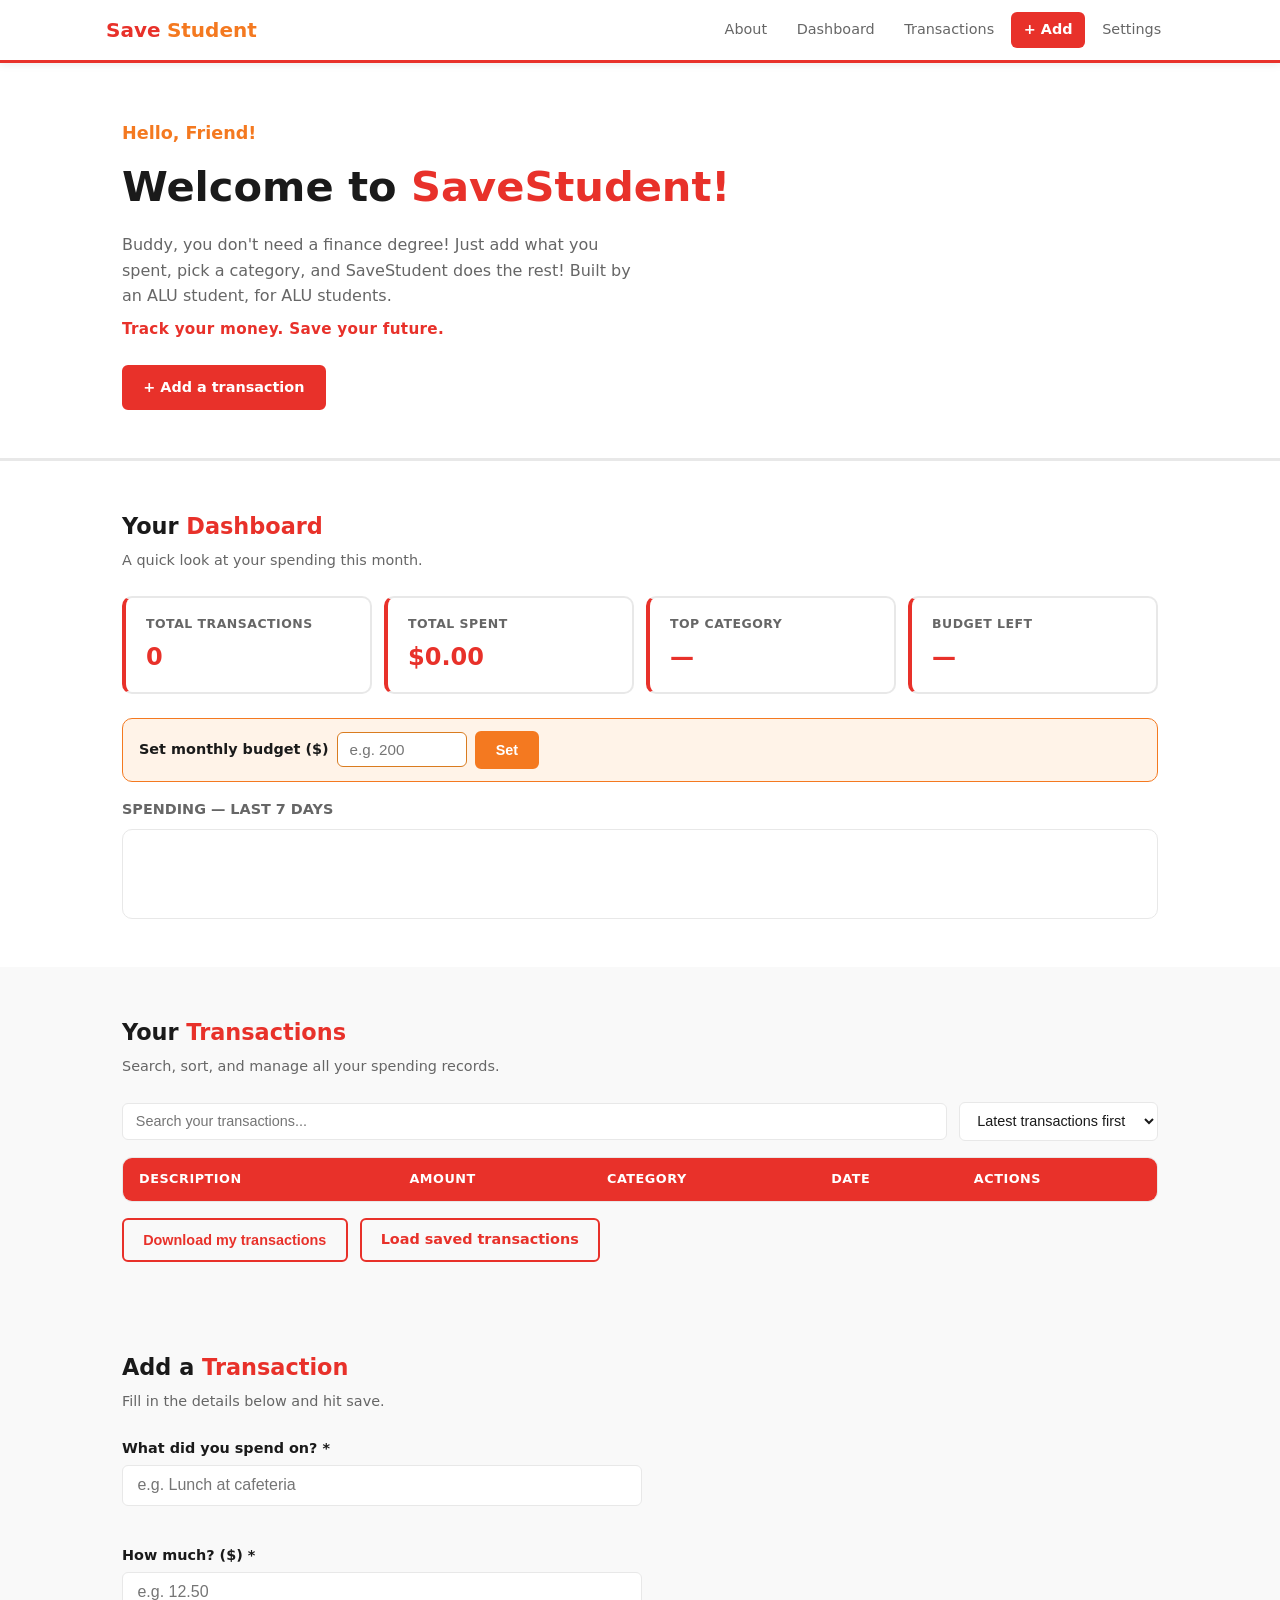
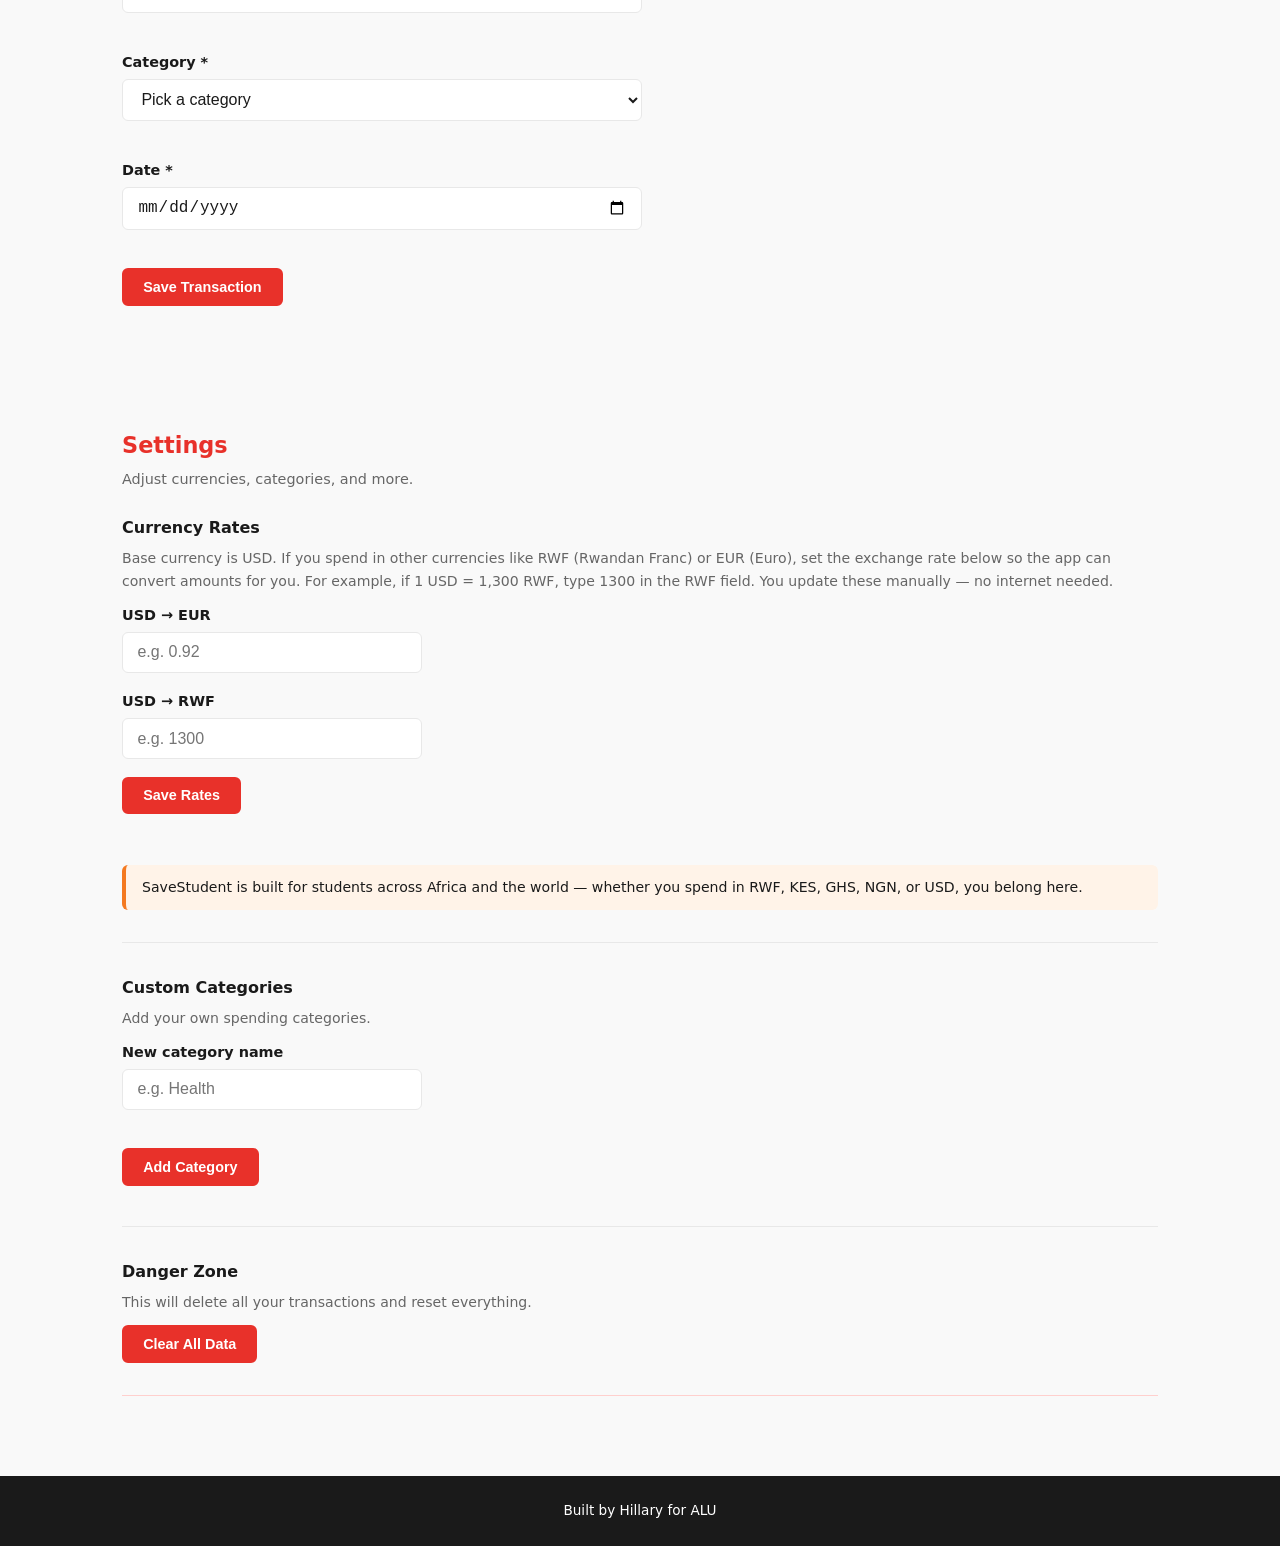
==== index.html @ 2f3d7f49 "My Student Finance Tracker !" ====
<!DOCTYPE html>
<html lang="en">
<head>
  <meta charset="UTF-8" />
  <meta name="viewport" content="width=device-width, initial-scale=1.0" />
  <title>Save Student — Track Your Money</title>
  <link rel="stylesheet" href="styles/main.css" />
</head>
<body>

  <a href="#main-content" class="skip-link">Skip to main content</a>

  <!-- HEADER -->
  <header class="site-header">
    <div class="header-inner">
      <a href="#about" class="logo">Save<span class="accent">Student</span></a>
      <nav class="main-nav" aria-label="Main navigation">
        <ul>
          <li><a href="#about"           class="nav-link">About</a></li>
          <li><a href="#dashboard"       class="nav-link">Dashboard</a></li>
          <li><a href="#transactions"    class="nav-link">Transactions</a></li>
          <li><a href="#add-transaction" class="nav-link nav-link--cta">+ Add</a></li>
          <li><a href="#settings"        class="nav-link">Settings</a></li>
        </ul>
      </nav>
      <button class="nav-toggle" aria-label="Toggle navigation" aria-expanded="false">
        <span></span><span></span><span></span>
      </button>
    </div>
  </header>

  <main id="main-content">

<!-- ABOUT / HERO -->
    <section id="about" class="hero" aria-labelledby="about-heading">
      <div class="container">
        <p class="hero-greeting">Hello, Friend! </p>
        <h1 id="about-heading">Welcome to <span>SaveStudent!</span></h1>
        <p class="hero-sub">Buddy, you don't need a finance degree! Just add what you spent, pick a category, and SaveStudent does the rest! Built by an ALU student, for ALU students.</p>
        <p class="hero-tagline">Track your money. Save your future.</p>
        <div class="hero-links">
          <a href="#add-transaction" class="btn btn--primary">+ Add a transaction</a>
        </div>
      </div>
    </section>

    <!-- DASHBOARD -->
    <section id="dashboard" class="section" aria-labelledby="dashboard-heading">
      <div class="container">
        <h2 id="dashboard-heading" class="section-title">Your <span>Dashboard</span></h2>
        <p class="section-sub">A quick look at your spending this month.</p>

        <div class="stats-grid">
          <div class="stat-card">
            <span class="stat-label">Total Transactions</span>
            <span class="stat-value" id="stat-total">0</span>
          </div>
          <div class="stat-card">
            <span class="stat-label">Total Spent</span>
            <span class="stat-value" id="stat-spent">$0.00</span>
          </div>
          <div class="stat-card">
            <span class="stat-label">Top Category</span>
            <span class="stat-value" id="stat-top-cat">—</span>
          </div>
          <div class="stat-card">
            <span class="stat-label">Budget Left</span>
            <span class="stat-value" id="stat-remaining">—</span>
          </div>
        </div>

        <div class="budget-cap-row">
          <label for="budget-cap">Set monthly budget ($)</label>
          <input type="number" id="budget-cap" placeholder="e.g. 200" min="0" style="width:130px;padding:0.5rem 0.75rem;border:1.5px solid #d97c20;border-radius:6px;font-size:0.95rem;" />
          <button id="set-budget-btn" class="btn btn--orange">Set</button>
        </div>

        <div id="budget-alert" role="status" aria-live="polite" class="budget-alert hidden"></div>

        <div class="chart-section">
          <h3>Spending — Last 7 Days</h3>
          <div class="bar-chart" id="bar-chart" aria-label="Bar chart of spending over last 7 days"></div>
        </div>
      </div>
    </section>

    <!-- TRANSACTIONS -->
    <section id="transactions" class="section section--alt" aria-labelledby="transactions-heading">
      <div class="container">
        <h2 id="transactions-heading" class="section-title">Your <span>Transactions</span></h2>
        <p class="section-sub">Search, sort, and manage all your spending records.</p>

        <div class="table-controls">
          <div class="search-wrap">
            <label for="search-input" class="sr-only">Search transactions</label>
            <input type="text" id="search-input" placeholder="Search your transactions..." autocomplete="off" />
          </div>
          <div class="sort-wrap">
            <label for="sort-select" class="sr-only">Sort by</label>
            <select id="sort-select">
              <option value="date-desc">Latest transactions first</option>
              <option value="date-asc">Oldest transactions first</option>
              <option value="desc-asc">Name A → Z</option>
              <option value="desc-desc">Name Z → A</option>
              <option value="amount-asc">Lowest amount first</option>
              <option value="amount-desc">Highest amount first</option>
            </select>
          </div>
        </div>

        <div id="search-status" role="status" aria-live="polite" class="sr-only"></div>

        <div class="table-wrap">
          <table class="transactions-table" aria-label="Transactions list">
            <thead>
              <tr>
                <th scope="col">Description</th>
                <th scope="col">Amount</th>
                <th scope="col">Category</th>
                <th scope="col">Date</th>
                <th scope="col">Actions</th>
              </tr>
            </thead>
            <tbody id="transactions-body"></tbody>
          </table>
          <p id="empty-state" class="empty-state hidden">No transactions yet — add your first one below!</p>
        </div>

        <div class="import-export">
          <button id="export-btn" class="btn btn--outline">Download my transactions</button>
          <label class="btn btn--outline" for="import-input">
            Load saved transactions
            <input type="file" id="import-input" accept=".json" class="sr-only" />
          </label>
        </div>
      </div>
    </section>

    <!-- ADD / EDIT FORM -->
    <section id="add-transaction" aria-labelledby="form-heading">
      <div class="container" style="padding-top:2.5rem;padding-bottom:2.5rem;">
        <h2 id="form-heading" class="section-title">Add a <span>Transaction</span></h2>
        <p class="section-sub">Fill in the details below and hit save.</p>

        <form id="transaction-form" novalidate style="max-width:520px;">
          <input type="hidden" id="edit-id" />

          <div class="form-group">
            <label for="f-description">What did you spend on? *</label>
            <input type="text" id="f-description" required autocomplete="off" placeholder="e.g. Lunch at cafeteria" />
            <span class="field-error" id="err-description" role="alert" aria-live="assertive"></span>
          </div>

          <div class="form-group">
            <label for="f-amount">How much? ($) *</label>
            <input type="text" id="f-amount" required placeholder="e.g. 12.50" />
            <span class="field-error" id="err-amount" role="alert" aria-live="assertive"></span>
          </div>

          <div class="form-group">
            <label for="f-category">Category *</label>
            <select id="f-category" required>
              <option value="">Pick a category</option>
              <option value="Food">Food</option>
              <option value="Books">Books</option>
              <option value="Transport">Transport</option>
              <option value="Entertainment">Entertainment</option>
              <option value="Fees">Fees</option>
              <option value="Other">Other</option>
            </select>
            <span class="field-error" id="err-category" role="alert" aria-live="assertive"></span>
          </div>

          <div class="form-group">
            <label for="f-date">Date *</label>
            <input type="date" id="f-date" required />
            <span class="field-error" id="err-date" role="alert" aria-live="assertive"></span>
          </div>

          <div class="form-actions">
            <button type="submit" class="btn btn--primary" id="form-submit-btn">Save Transaction</button>
            <button type="button" class="btn btn--ghost hidden" id="form-cancel-btn">Cancel</button>
          </div>

          <div id="form-status" role="status" aria-live="polite" class="form-status"></div>
        </form>
      </div>
    </section>

    <!-- SETTINGS -->
    <section id="settings" class="section section--alt" aria-labelledby="settings-heading">
      <div class="container">
        <h2 id="settings-heading" class="section-title"><span>Settings</span></h2>
        <p class="section-sub">Adjust currencies, categories, and more.</p>

        <div class="settings-group">
          <h3>Currency Rates</h3>
          <p class="settings-desc">Base currency is USD. If you spend in other currencies like RWF (Rwandan Franc) or EUR (Euro), set the exchange rate below so the app can convert amounts for you. For example, if 1 USD = 1,300 RWF, type 1300 in the RWF field. You update these manually — no internet needed.</p>
          <div class="form-group" style="max-width:300px;">
            <label for="rate-eur">USD → EUR</label>
            <input type="text" id="rate-eur" placeholder="e.g. 0.92" />
          </div>
          <div class="form-group" style="max-width:300px;">
            <label for="rate-rwf">USD → RWF</label>
            <input type="text" id="rate-rwf" placeholder="e.g. 1300" />
          </div>
          <button id="save-rates-btn" class="btn btn--primary">Save Rates</button>
          <div id="rates-status" role="status" aria-live="polite" class="form-status"></div>
          <p class="diversity-note"> SaveStudent is built for students across Africa and the world — whether you spend in RWF, KES, GHS, NGN, or USD, you belong here.</p>
        </div>

        <div class="settings-group">
          <h3>Custom Categories</h3>
          <p class="settings-desc">Add your own spending categories.</p>
          <div class="form-group" style="max-width:300px;">
            <label for="new-category">New category name</label>
            <input type="text" id="new-category" placeholder="e.g. Health" />
            <span class="field-error" id="err-new-category" role="alert" aria-live="assertive"></span>
          </div>
          <button id="add-category-btn" class="btn btn--primary">Add Category</button>
          <ul id="category-list" class="category-list" aria-label="Custom categories"></ul>
        </div>

        <div class="settings-group danger-zone">
          <h3>Danger Zone</h3>
          <p class="settings-desc">This will delete all your transactions and reset everything.</p>
          <button id="clear-data-btn" class="btn btn--danger">Clear All Data</button>
        </div>
      </div>
    </section>

  </main>

  <!-- FOOTER -->
  <footer class="site-footer">
    <div class="container">
      <p>Built by Hillary for ALU</p>
    </div>
  </footer>

  <!-- Delete confirm modal -->
  <div id="delete-modal" class="modal hidden" role="dialog" aria-modal="true" aria-labelledby="modal-title">
    <div class="modal-box">
      <h3 id="modal-title">Delete this transaction?</h3>
      <p>Once deleted, it's gone for good.</p>
      <div class="modal-actions">
        <button id="modal-confirm" class="btn btn--danger">Yes, delete</button>
        <button id="modal-cancel" class="btn btn--ghost">Cancel</button>
      </div>
    </div>
  </div>

  <script type="module" src="scripts/app.js"></script>
</body>
</html>
---- styles/main.css ----
/* =============================================
   SAVE STUDENT — main.css
   Clean, simple, ALU-inspired colors
   Mobile-first: 360px → 768px → 1024px
   ============================================= */

*, *::before, *::after { box-sizing: border-box; margin: 0; padding: 0; }

:root {
  --red:       #E8312A;
  --red-dark:  #c0261f;
  --orange:    #F47920;
  --orange-light: #fff3e8;
  --bg:        #ffffff;
  --surface:   #f9f9f9;
  --border:    #e8e8e8;
  --text:      #1a1a1a;
  --muted:     #666666;
  --faint:     #999999;
  --success:   #2a9d5c;
  --danger:    #E8312A;
  --font:      'Segoe UI', system-ui, sans-serif;
  --radius:    10px;
  --radius-sm: 6px;
  --shadow:    0 2px 8px rgba(0,0,0,0.08);
  --transition: 0.2s ease;
}

html { scroll-behavior: smooth; }
body {
  font-family: var(--font);
  background: var(--bg);
  color: var(--text);
  font-size: 16px;
  line-height: 1.6;
}

/* === SKIP LINK === */
.skip-link {
  position: absolute; top: -100px; left: 1rem;
  background: var(--red); color: #fff;
  padding: 0.5rem 1rem; border-radius: var(--radius-sm);
  z-index: 9999; font-weight: 600;
  transition: top var(--transition);
}
.skip-link:focus { top: 1rem; }

/* === HEADER === */
.site-header {
  position: sticky; top: 0; z-index: 100;
  background: #fff;
  border-bottom: 3px solid var(--red);
  box-shadow: var(--shadow);
}
.header-inner {
  display: flex; align-items: center;
  justify-content: space-between;
  padding: 0 1rem; height: 60px;
  max-width: 1100px; margin: 0 auto;
}
.logo {
  display: flex; align-items: center; gap: 0.4rem;
  font-size: 1.25rem; font-weight: 800;
  color: var(--red); text-decoration: none;
}
.logo span.accent { color: var(--orange); }

.main-nav { display: none; }
.main-nav ul { list-style: none; display: flex; gap: 0.25rem; }
.nav-link {
  display: block; padding: 0.4rem 0.8rem;
  border-radius: var(--radius-sm);
  color: var(--muted); text-decoration: none;
  font-size: 0.9rem; font-weight: 500;
  transition: color var(--transition), background var(--transition);
}
.nav-link:hover, .nav-link:focus { color: var(--red); background: #fff0f0; }
.nav-link--cta {
  background: var(--red); color: #fff !important;
  font-weight: 700; border-radius: var(--radius-sm);
}
.nav-link--cta:hover { background: var(--red-dark); }

.nav-toggle {
  display: flex; flex-direction: column; gap: 5px;
  background: none; border: none; cursor: pointer; padding: 0.5rem;
}
.nav-toggle span { display: block; width: 22px; height: 2px; background: var(--text); border-radius: 2px; transition: transform var(--transition), opacity var(--transition); }
.nav-toggle:focus { outline: 2px solid var(--red); outline-offset: 2px; }

.site-header.nav-open .main-nav {
  display: block; position: absolute;
  top: 60px; left: 0; right: 0;
  background: #fff; border-bottom: 2px solid var(--red);
  padding: 0.75rem 1rem;
}
.site-header.nav-open .main-nav ul { flex-direction: column; }
.site-header.nav-open .nav-toggle span:nth-child(1) { transform: translateY(7px) rotate(45deg); }
.site-header.nav-open .nav-toggle span:nth-child(2) { opacity: 0; }
.site-header.nav-open .nav-toggle span:nth-child(3) { transform: translateY(-7px) rotate(-45deg); }

/* === LAYOUT === */
.container { max-width: 1100px; margin: 0 auto; padding: 0 1rem; }
.section { padding: 2.5rem 0; }
.section--alt { background: var(--surface); }
.section--red { background: var(--red); color: #fff; }

/* === ABOUT / HERO === */
.hero { background: #fff; border-bottom: 3px solid var(--border); padding: 3rem 0 2.5rem; }
.hero-greeting { font-size: 1.1rem; font-weight: 600; color: var(--orange); margin-bottom: 0.4rem; }
.hero h1 { font-size: clamp(1.8rem, 4vw, 2.6rem); font-weight: 800; color: var(--text); margin-bottom: 0.75rem; }
.hero h1 span { color: var(--red); }
.hero-sub { font-size: 1rem; color: var(--muted); max-width: 520px; margin-bottom: 0.5rem; }
.hero-tagline { font-size: 0.95rem; font-weight: 700; color: var(--red); margin-bottom: 1.5rem; letter-spacing: 0.02em; }
.hero-links { display: flex; gap: 0.75rem; flex-wrap: wrap; }

/* === BUTTONS === */
.btn {
  display: inline-flex; align-items: center; gap: 0.4rem;
  padding: 0.55rem 1.2rem; border-radius: var(--radius-sm);
  font-size: 0.9rem; font-weight: 700; cursor: pointer;
  border: 2px solid transparent; text-decoration: none;
  transition: background var(--transition), color var(--transition), transform var(--transition);
}
.btn:focus { outline: 2px solid var(--orange); outline-offset: 2px; }
.btn:active { transform: scale(0.97); }
.btn--primary { background: var(--red); color: #fff; border-color: var(--red); }
.btn--primary:hover { background: var(--red-dark); border-color: var(--red-dark); }
.btn--orange { background: var(--orange); color: #fff; border-color: var(--orange); }
.btn--orange:hover { background: #d96a18; }
.btn--outline { background: transparent; color: var(--red); border-color: var(--red); }
.btn--outline:hover { background: var(--red); color: #fff; }
.btn--white { background: #fff; color: var(--red); border-color: #fff; }
.btn--white:hover { background: var(--orange-light); }
.btn--ghost { background: var(--surface); color: var(--muted); border-color: var(--border); }
.btn--ghost:hover { color: var(--text); }
.btn--danger { background: var(--danger); color: #fff; border-color: var(--danger); }
.btn--danger:hover { background: var(--red-dark); }

/* === SECTION HEADINGS === */
.section-title {
  font-size: 1.4rem; font-weight: 800;
  color: var(--text); margin-bottom: 0.25rem;
}
.section-title span { color: var(--red); }
.section-sub { color: var(--muted); font-size: 0.9rem; margin-bottom: 1.5rem; }

/* === STATS GRID === */
.stats-grid {
  display: grid;
  grid-template-columns: 1fr 1fr;
  gap: 0.75rem; margin-bottom: 1.5rem;
}
.stat-card {
  background: #fff; border: 2px solid var(--border);
  border-radius: var(--radius); padding: 1rem 1.25rem;
  display: flex; flex-direction: column; gap: 0.25rem;
  border-left: 4px solid var(--red);
  transition: box-shadow var(--transition);
}
.stat-card:hover { box-shadow: var(--shadow); }
.stat-label { font-size: 0.78rem; color: var(--muted); text-transform: uppercase; letter-spacing: 0.04em; font-weight: 600; }
.stat-value { font-size: 1.5rem; font-weight: 800; color: var(--red); }

/* Budget row */
.budget-cap-row {
  display: flex; flex-wrap: wrap; align-items: center;
  gap: 0.5rem; margin-bottom: 1rem;
  padding: 0.75rem 1rem;
  background: var(--orange-light);
  border: 1.5px solid var(--orange);
  border-radius: var(--radius);
}
.budget-cap-row label { font-size: 0.9rem; font-weight: 600; color: var(--text); }
.budget-cap-row input { width: 120px; }

.budget-alert {
  padding: 0.75rem 1rem; border-radius: var(--radius-sm);
  font-weight: 600; margin-bottom: 1rem;
}
.budget-alert.under { background: #e8f8ef; color: var(--success); border: 1.5px solid var(--success); }
.budget-alert.over  { background: #fff0f0; color: var(--danger); border: 1.5px solid var(--danger); }

/* Chart */
.chart-section h3 { font-size: 0.9rem; font-weight: 700; color: var(--muted); margin-bottom: 0.5rem; text-transform: uppercase; }
.bar-chart {
  display: flex; align-items: flex-end; gap: 0.4rem;
  height: 90px; background: #fff;
  border: 1.5px solid var(--border);
  border-radius: var(--radius); padding: 0.5rem;
}
.bar-chart .bar-col { display: flex; flex-direction: column; align-items: center; flex: 1; gap: 3px; }
.bar-chart .bar { width: 100%; background: var(--orange); border-radius: 3px 3px 0 0; min-height: 4px; transition: height 0.4s ease; }
.bar-chart .bar-label { font-size: 0.62rem; color: var(--muted); }

/* === TABLE CONTROLS === */
.table-controls {
  display: flex; flex-direction: column; gap: 0.75rem; margin-bottom: 1rem;
}
.search-wrap { display: flex; flex-direction: column; gap: 0.4rem; }
.search-wrap input, .sort-wrap select {
  padding: 0.6rem 0.8rem;
  background: #fff; border: 1.5px solid var(--border);
  border-radius: var(--radius-sm); color: var(--text); font-size: 0.9rem;
  transition: border-color var(--transition);
  width: 100%;
}
.search-wrap input:focus, .sort-wrap select:focus {
  outline: none; border-color: var(--red);
}
.checkbox-label { display: flex; align-items: center; gap: 0.4rem; font-size: 0.85rem; color: var(--muted); cursor: pointer; }
input[type="checkbox"] { accent-color: var(--red); }

/* === TABLE === */
.table-wrap { overflow-x: auto; margin-bottom: 1rem; border-radius: var(--radius); border: 1.5px solid var(--border); }
.transactions-table { width: 100%; border-collapse: collapse; font-size: 0.9rem; }
.transactions-table th {
  text-align: left; padding: 0.7rem 1rem;
  background: var(--red); color: #fff;
  font-size: 0.8rem; text-transform: uppercase;
  letter-spacing: 0.04em; font-weight: 700;
  white-space: nowrap;
}
.transactions-table td { padding: 0.7rem 1rem; border-bottom: 1px solid var(--border); vertical-align: middle; }
.transactions-table tr:last-child td { border-bottom: none; }
.transactions-table tr:hover td { background: #fff8f8; }

/* Badges */
.badge {
  display: inline-block; padding: 0.2rem 0.6rem;
  border-radius: 20px; font-size: 0.75rem; font-weight: 700;
  background: var(--surface); color: var(--muted);
}
.badge--Food        { background: #e8f8ef; color: #2a9d5c; }
.badge--Books       { background: #e8f0ff; color: #3a5fd9; }
.badge--Transport   { background: #fff3e8; color: #d97c20; }
.badge--Entertainment { background: #f3e8ff; color: #8b3db8; }
.badge--Fees        { background: #fff0f0; color: var(--red); }
.badge--Other       { background: #f0f0f0; color: #666; }

.action-btns { display: flex; gap: 0.4rem; }
.btn-icon {
  background: #fff; border: 1.5px solid var(--border);
  border-radius: var(--radius-sm); color: var(--muted);
  padding: 0.3rem 0.65rem; font-size: 0.8rem; font-weight: 600;
  cursor: pointer; transition: all var(--transition);
}
.btn-icon:hover { border-color: var(--orange); color: var(--orange); }
.btn-icon:focus { outline: 2px solid var(--red); }
.btn-icon--delete:hover { border-color: var(--red); color: var(--red); }

mark { background: #ffe08a; color: var(--text); border-radius: 2px; padding: 0 2px; }
.empty-state { text-align: center; color: var(--muted); padding: 2.5rem 1rem; font-size: 0.95rem; }
.import-export { display: flex; gap: 0.75rem; flex-wrap: wrap; margin-top: 0.5rem; }

/* === FORM === */
#add-transaction { background: var(--surface); }
.form-group { margin-bottom: 1.1rem; display: flex; flex-direction: column; gap: 0.3rem; }
.form-group label { font-size: 0.9rem; font-weight: 700; color: var(--text); }
.form-group input, .form-group select {
  padding: 0.65rem 0.9rem;
  background: #fff; border: 1.5px solid var(--border);
  border-radius: var(--radius-sm); color: var(--text); font-size: 1rem;
  transition: border-color var(--transition), box-shadow var(--transition);
}
.form-group input:focus, .form-group select:focus {
  outline: none; border-color: var(--red);
  box-shadow: 0 0 0 3px rgba(232,49,42,0.1);
}
.form-group input.invalid { border-color: var(--red); }
.form-group input.valid   { border-color: var(--success); }
.field-error { font-size: 0.8rem; color: var(--danger); min-height: 1rem; font-weight: 600; }
.form-actions { display: flex; gap: 0.75rem; flex-wrap: wrap; margin-top: 0.75rem; }
.form-status { margin-top: 0.75rem; font-size: 0.9rem; color: var(--success); font-weight: 600; }

/* === SETTINGS === */
.settings-group { margin-bottom: 2rem; padding-bottom: 2rem; border-bottom: 1px solid var(--border); }
.settings-group h3 { font-size: 1rem; font-weight: 700; margin-bottom: 0.4rem; }
.settings-desc { color: var(--muted); font-size: 0.88rem; margin-bottom: 0.75rem; }
.category-list { list-style: none; display: flex; flex-wrap: wrap; gap: 0.5rem; margin-top: 0.5rem; }
.category-list li {
  display: flex; align-items: center; gap: 0.4rem;
  background: #fff; border: 1.5px solid var(--border);
  border-radius: 20px; padding: 0.2rem 0.7rem; font-size: 0.85rem; font-weight: 600;
}
.category-list button { background: none; border: none; cursor: pointer; color: var(--red); font-size: 1rem; }
.danger-zone { border-color: #ffd0ce; }
.rates-info { font-size: 0.85rem; color: var(--muted); margin-top: 0.4rem; }

/* === MODAL === */
.modal {
  position: fixed; inset: 0;
  background: rgba(0,0,0,0.45);
  display: flex; align-items: center; justify-content: center;
  z-index: 999;
}
.modal-box {
  background: #fff; border-top: 4px solid var(--red);
  border-radius: var(--radius); padding: 2rem;
  max-width: 360px; width: 90%; box-shadow: 0 8px 30px rgba(0,0,0,0.15);
}
.modal-box h3 { margin-bottom: 0.4rem; font-weight: 800; }
.modal-box p  { color: var(--muted); margin-bottom: 1.25rem; font-size: 0.9rem; }
.modal-actions { display: flex; gap: 0.75rem; }

/* === FOOTER === */
.site-footer {
  background: var(--text); color: #fff;
  padding: 1.5rem 0; text-align: center; font-size: 0.85rem;
}
.site-footer a { color: var(--orange); text-decoration: none; }

/* === UTILITIES === */
.hidden { display: none !important; }
.sr-only { position: absolute; width: 1px; height: 1px; padding: 0; margin: -1px; overflow: hidden; clip: rect(0,0,0,0); white-space: nowrap; border: 0; }

/* === ANIMATIONS === */
@keyframes fadeIn { from { opacity: 0; transform: translateY(6px); } to { opacity: 1; transform: translateY(0); } }
.stat-card { animation: fadeIn 0.3s ease both; }

/* === TABLET 768px === */
@media (min-width: 768px) {
  .main-nav { display: flex !important; }
  .nav-toggle { display: none; }
  .site-header.nav-open .main-nav { position: static; border: none; padding: 0; background: none; }
  .stats-grid { grid-template-columns: repeat(4, 1fr); }
  .table-controls { flex-direction: row; align-items: center; }
  .search-wrap { flex-direction: row; align-items: center; flex: 1; }
  .search-wrap input { width: auto; flex: 1; }
  .sort-wrap select { width: auto; }
}

/* === DESKTOP 1024px === */
@media (min-width: 1024px) {
  .container { padding: 0 2rem; }
  .section { padding: 3rem 0; }
  .hero { padding: 3.5rem 0 3rem; }
}
/* === ENCOURAGEMENT MESSAGE === */
.form-status {
  margin-top: 0.75rem;
  font-size: 0.95rem;
  color: var(--red);
  font-weight: 700;
  min-height: 1.4rem;
  letter-spacing: 0.01em;
  animation: fadeIn 0.4s ease;
}

/* === DIVERSITY NOTE === */
.diversity-note {
  margin-top: 1rem;
  padding: 0.75rem 1rem;
  background: var(--orange-light);
  border-left: 4px solid var(--orange);
  border-radius: var(--radius-sm);
  font-size: 0.88rem;
  color: var(--text);
  line-height: 1.5;
}
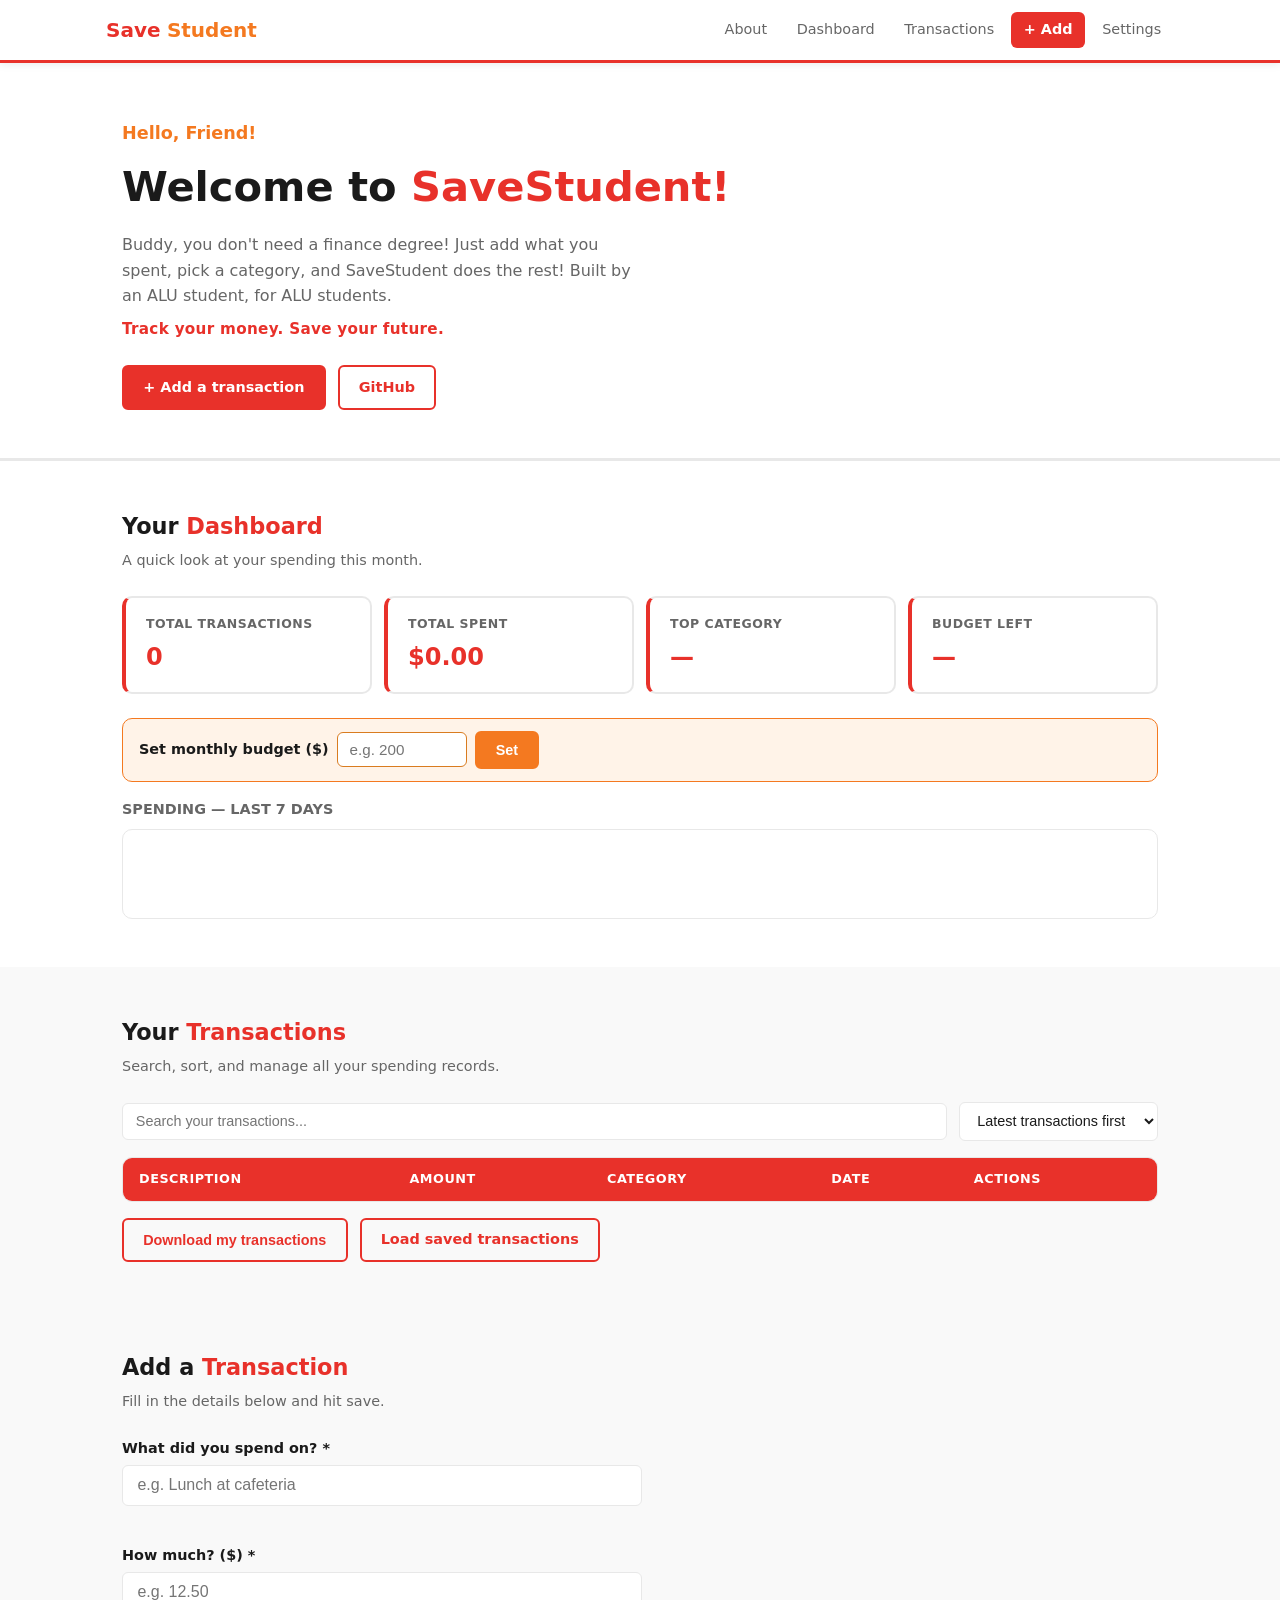
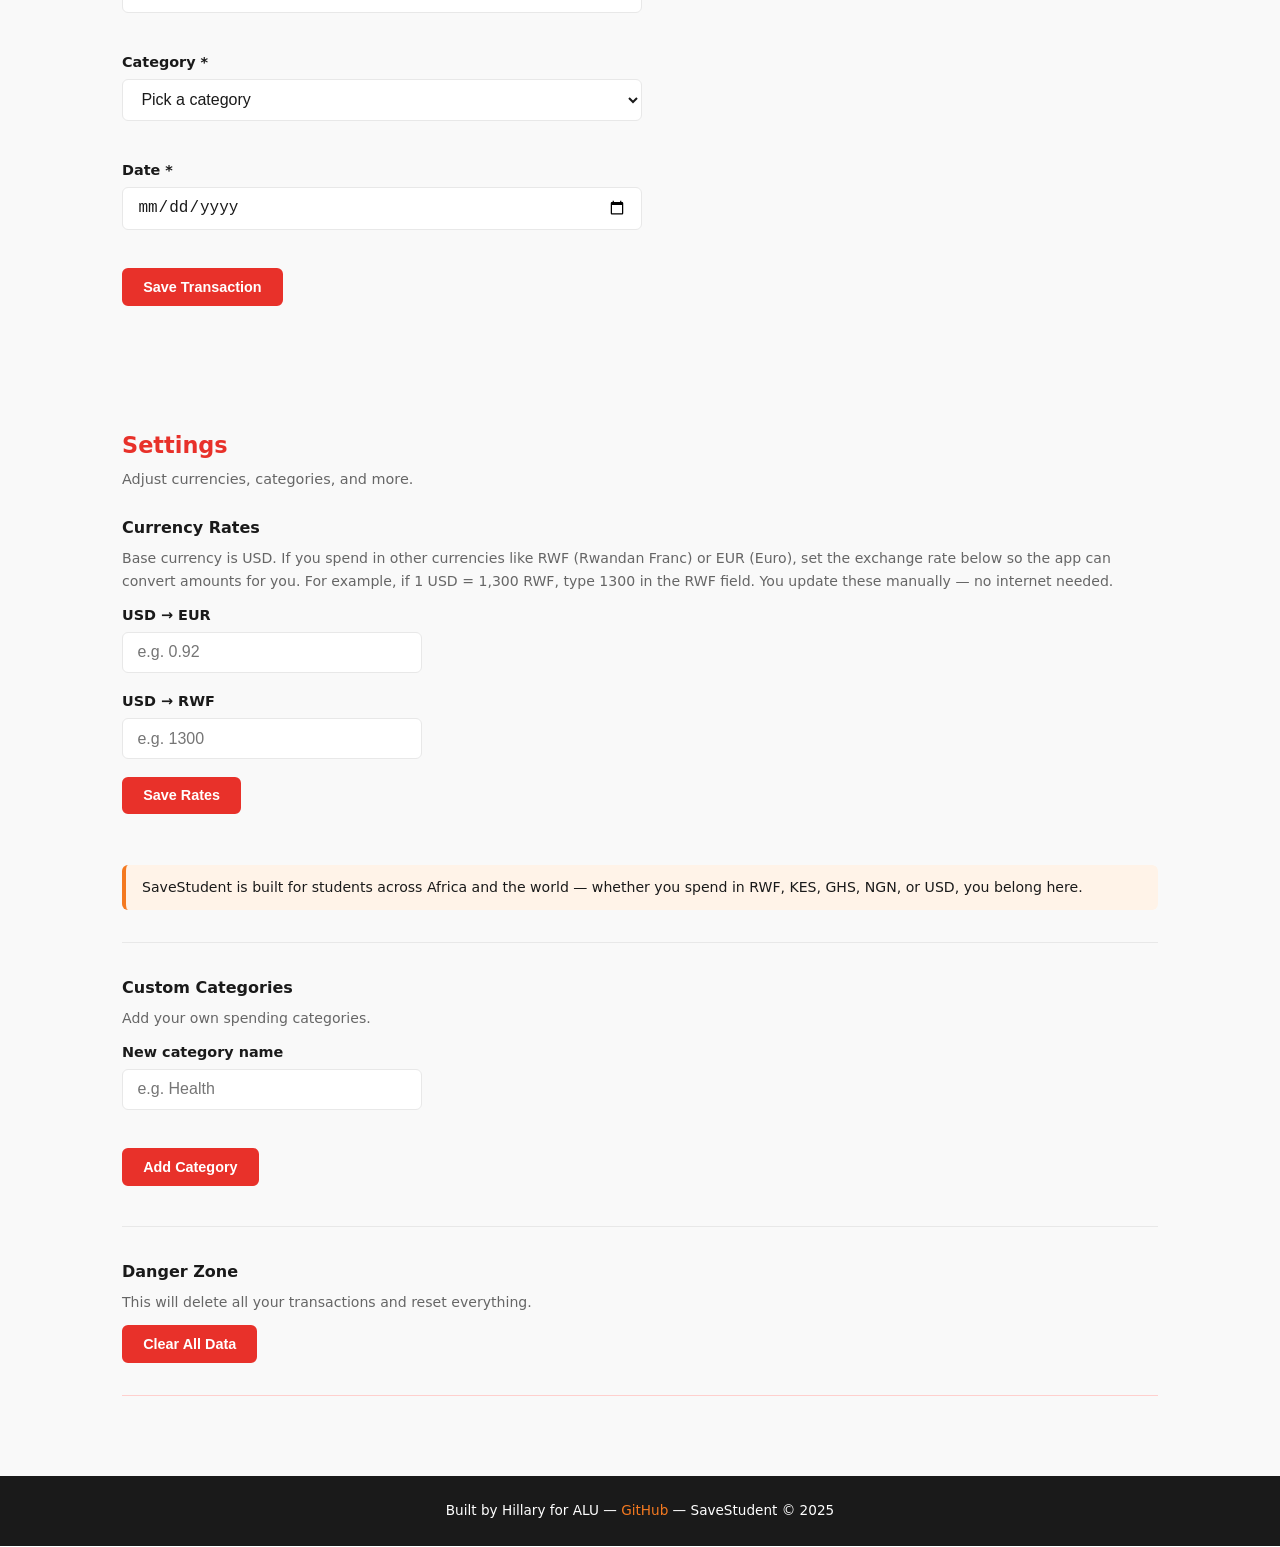
==== commit 25f465a3: "My Student Finance Tracker!" ====
--- a/index.html
+++ b/index.html
@@ -40,6 +40,7 @@
         <p class="hero-tagline">Track your money. Save your future.</p>
         <div class="hero-links">
           <a href="#add-transaction" class="btn btn--primary">+ Add a transaction</a>
+          <a href="https://github.com/hillary-kayne" target="_blank" class="btn btn--outline">GitHub</a>
         </div>
       </div>
     </section>
@@ -234,7 +235,7 @@
   <!-- FOOTER -->
   <footer class="site-footer">
     <div class="container">
-      <p>Built by Hillary for ALU</p>
+      <p>Built by Hillary for ALU &mdash; <a href="https://github.com/hillary-kayne">GitHub</a> &mdash; SaveStudent &copy; 2025</p>
     </div>
   </footer>
 
--- a/styles/main.css
+++ b/styles/main.css
@@ -357,4 +357,14 @@
   font-size: 0.88rem;
   color: var(--text);
   line-height: 1.5;
+}
+/* === ROW ENTRY ANIMATION === */
+#transactions-body tr {
+  animation: fadeIn 0.25s ease both;
+}
+
+/* === FOCUS VISIBLE === */
+:focus-visible {
+  outline: 2px solid var(--red);
+  outline-offset: 2px;
 }
